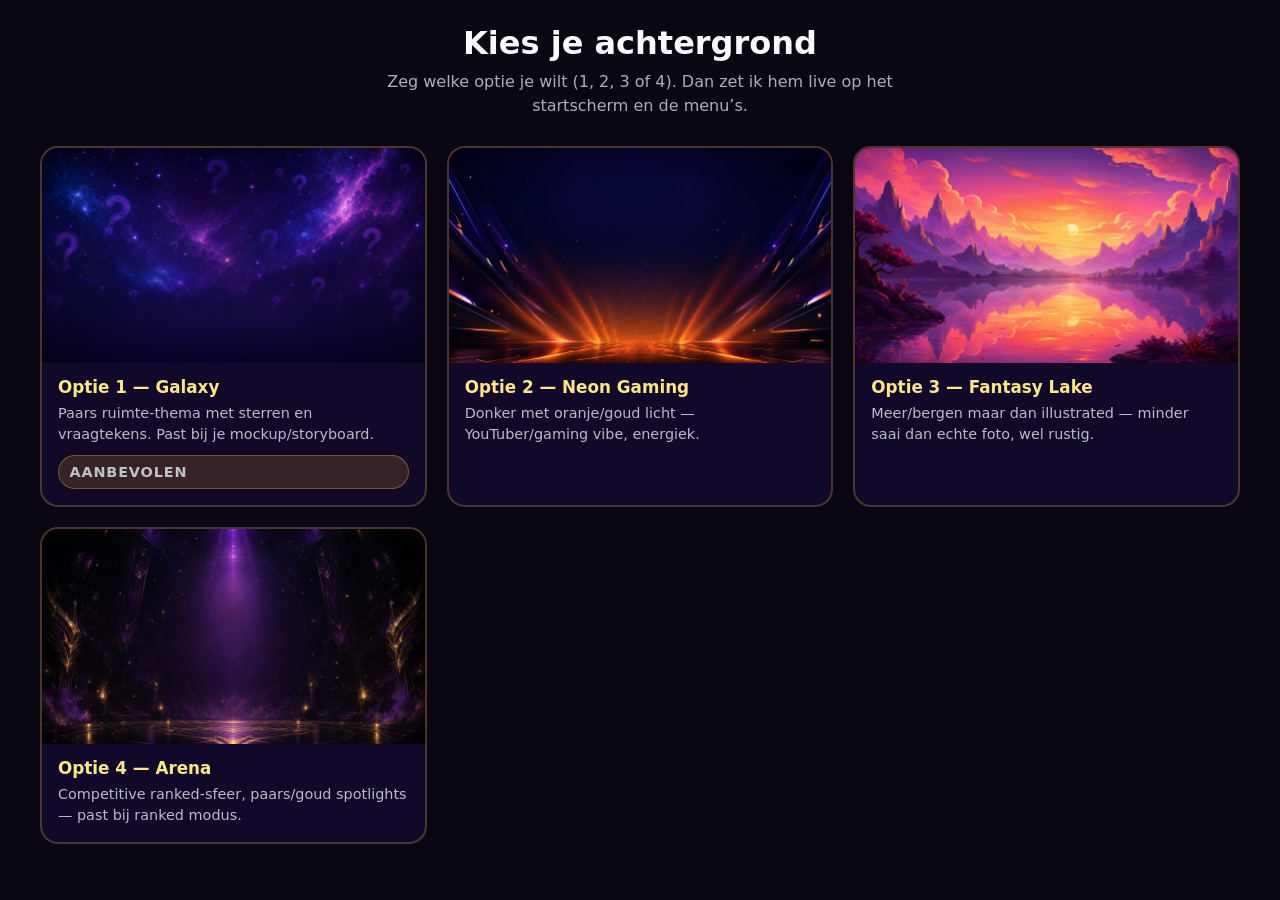
==== background-picker.html @ 3ccc79a0 "Add four background options for user to choose from. Co-authored-by: Cursor <cursoragent@cursor.com>" ====
<!DOCTYPE html>
<html lang="nl">
<head>
  <meta charset="UTF-8" />
  <meta name="viewport" content="width=device-width, initial-scale=1.0" />
  <title>Kies achtergrond — Wie Is Het</title>
  <style>
    * { box-sizing: border-box; margin: 0; padding: 0; }
    body {
      font-family: "Segoe UI", system-ui, sans-serif;
      background: #0a0612;
      color: #f8fafc;
      padding: 24px 16px 40px;
    }
    h1 {
      text-align: center;
      margin-bottom: 8px;
      font-size: clamp(1.4rem, 4vw, 2rem);
    }
    p.sub {
      text-align: center;
      color: rgba(226, 232, 240, 0.75);
      margin-bottom: 28px;
      max-width: 540px;
      margin-left: auto;
      margin-right: auto;
      line-height: 1.5;
    }
    .grid {
      display: grid;
      grid-template-columns: repeat(auto-fit, minmax(min(100%, 320px), 1fr));
      gap: 20px;
      max-width: 1200px;
      margin: 0 auto;
    }
    .opt {
      border: 2px solid rgba(251, 191, 36, 0.25);
      border-radius: 18px;
      overflow: hidden;
      background: #12082a;
      transition: border-color 0.2s, transform 0.2s;
    }
    .opt:hover {
      border-color: rgba(251, 191, 36, 0.7);
      transform: translateY(-3px);
    }
    .opt img {
      display: block;
      width: 100%;
      aspect-ratio: 16 / 9;
      object-fit: cover;
    }
    .opt figcaption {
      padding: 14px 16px 16px;
    }
    .opt strong {
      display: block;
      color: #fde68a;
      font-size: 1.05rem;
      margin-bottom: 6px;
    }
    .opt span {
      display: block;
      font-size: 0.9rem;
      color: rgba(226, 232, 240, 0.8);
      line-height: 1.45;
    }
    .tag {
      display: inline-block;
      margin-top: 10px;
      padding: 0.35rem 0.65rem;
      border-radius: 999px;
      background: rgba(251, 191, 36, 0.15);
      border: 1px solid rgba(251, 191, 36, 0.35);
      color: #fde68a;
      font-size: 0.78rem;
      font-weight: 700;
      letter-spacing: 0.06em;
      text-transform: uppercase;
    }
  </style>
</head>
<body>
  <h1>Kies je achtergrond</h1>
  <p class="sub">Zeg welke optie je wilt (1, 2, 3 of 4). Dan zet ik hem live op het startscherm en de menu’s.</p>
  <div class="grid">
    <figure class="opt">
      <img src="assets/game/backgrounds/bg-option-1-galaxy.png" alt="Optie 1 Galaxy" />
      <figcaption>
        <strong>Optie 1 — Galaxy</strong>
        <span>Paars ruimte-thema met sterren en vraagtekens. Past bij je mockup/storyboard.</span>
        <span class="tag">Aanbevolen</span>
      </figcaption>
    </figure>
    <figure class="opt">
      <img src="assets/game/backgrounds/bg-option-2-neon-gaming.png" alt="Optie 2 Neon gaming" />
      <figcaption>
        <strong>Optie 2 — Neon Gaming</strong>
        <span>Donker met oranje/goud licht — YouTuber/gaming vibe, energiek.</span>
      </figcaption>
    </figure>
    <figure class="opt">
      <img src="assets/game/backgrounds/bg-option-3-fantasy-lake.png" alt="Optie 3 Fantasy lake" />
      <figcaption>
        <strong>Optie 3 — Fantasy Lake</strong>
        <span>Meer/bergen maar dan illustrated — minder saai dan echte foto, wel rustig.</span>
      </figcaption>
    </figure>
    <figure class="opt">
      <img src="assets/game/backgrounds/bg-option-4-arena.png" alt="Optie 4 Arena" />
      <figcaption>
        <strong>Optie 4 — Arena</strong>
        <span>Competitive ranked-sfeer, paars/goud spotlights — past bij ranked modus.</span>
      </figcaption>
    </figure>
  </div>
</body>
</html>
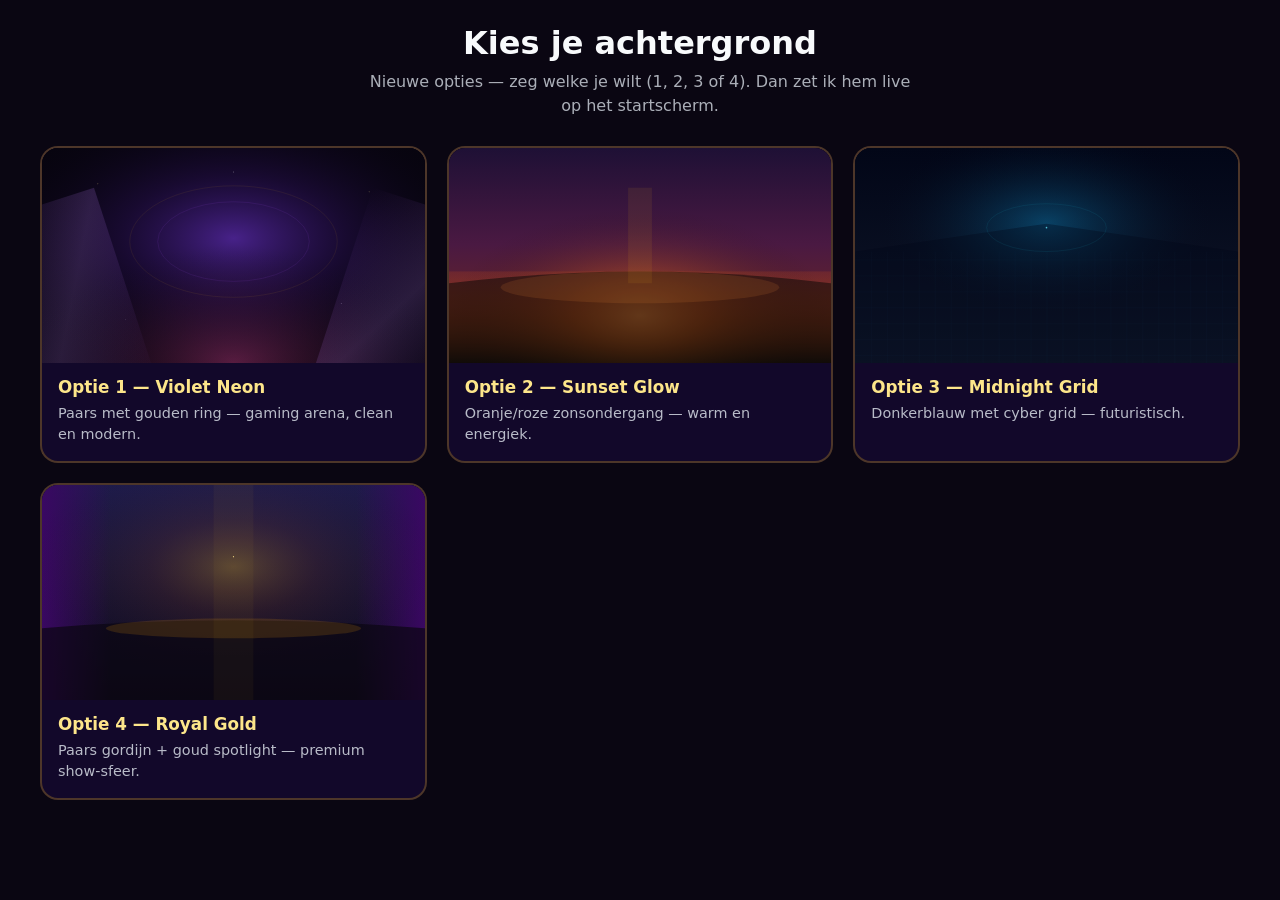
==== commit 0667f686: "Reset start screen; add 4 new background options to choose from. Co-authored-by: Cursor <cursoragent" ====
--- a/background-picker.html
+++ b/background-picker.html
@@ -21,7 +21,7 @@
       text-align: center;
       color: rgba(226, 232, 240, 0.75);
       margin-bottom: 28px;
-      max-width: 540px;
+      max-width: 560px;
       margin-left: auto;
       margin-right: auto;
       line-height: 1.5;
@@ -39,6 +39,7 @@
       overflow: hidden;
       background: #12082a;
       transition: border-color 0.2s, transform 0.2s;
+      cursor: pointer;
     }
     .opt:hover {
       border-color: rgba(251, 191, 36, 0.7);
@@ -49,6 +50,7 @@
       width: 100%;
       aspect-ratio: 16 / 9;
       object-fit: cover;
+      background: #07040f;
     }
     .opt figcaption {
       padding: 14px 16px 16px;
@@ -65,52 +67,38 @@
       color: rgba(226, 232, 240, 0.8);
       line-height: 1.45;
     }
-    .tag {
-      display: inline-block;
-      margin-top: 10px;
-      padding: 0.35rem 0.65rem;
-      border-radius: 999px;
-      background: rgba(251, 191, 36, 0.15);
-      border: 1px solid rgba(251, 191, 36, 0.35);
-      color: #fde68a;
-      font-size: 0.78rem;
-      font-weight: 700;
-      letter-spacing: 0.06em;
-      text-transform: uppercase;
-    }
   </style>
 </head>
 <body>
   <h1>Kies je achtergrond</h1>
-  <p class="sub">Zeg welke optie je wilt (1, 2, 3 of 4). Dan zet ik hem live op het startscherm en de menu’s.</p>
+  <p class="sub">Nieuwe opties — zeg welke je wilt (1, 2, 3 of 4). Dan zet ik hem live op het startscherm.</p>
   <div class="grid">
     <figure class="opt">
-      <img src="assets/game/backgrounds/bg-option-1-galaxy.png" alt="Optie 1 Galaxy" />
+      <img src="assets/game/backgrounds/bg-new-1-violet-neon.svg" alt="Optie 1 Violet Neon" />
       <figcaption>
-        <strong>Optie 1 — Galaxy</strong>
-        <span>Paars ruimte-thema met sterren en vraagtekens. Past bij je mockup/storyboard.</span>
-        <span class="tag">Aanbevolen</span>
+        <strong>Optie 1 — Violet Neon</strong>
+        <span>Paars met gouden ring — gaming arena, clean en modern.</span>
       </figcaption>
     </figure>
     <figure class="opt">
-      <img src="assets/game/backgrounds/bg-option-2-neon-gaming.png" alt="Optie 2 Neon gaming" />
+      <img src="assets/game/backgrounds/bg-new-2-sunset-glow.svg" alt="Optie 2 Sunset Glow" />
       <figcaption>
-        <strong>Optie 2 — Neon Gaming</strong>
-        <span>Donker met oranje/goud licht — YouTuber/gaming vibe, energiek.</span>
+        <strong>Optie 2 — Sunset Glow</strong>
+        <span>Oranje/roze zonsondergang — warm en energiek.</span>
       </figcaption>
     </figure>
     <figure class="opt">
-      <img src="assets/game/backgrounds/bg-option-3-fantasy-lake.png" alt="Optie 3 Fantasy lake" />
+      <img src="assets/game/backgrounds/bg-new-3-midnight-grid.svg" alt="Optie 3 Midnight Grid" />
       <figcaption>
-        <strong>Optie 3 — Fantasy Lake</strong>
-        <span>Meer/bergen maar dan illustrated — minder saai dan echte foto, wel rustig.</span>
+        <strong>Optie 3 — Midnight Grid</strong>
+        <span>Donkerblauw met cyber grid — futuristisch.</span>
       </figcaption>
     </figure>
     <figure class="opt">
-      <img src="assets/game/backgrounds/bg-option-4-arena.png" alt="Optie 4 Arena" />
+      <img src="assets/game/backgrounds/bg-new-4-royal-gold.svg" alt="Optie 4 Royal Gold" />
       <figcaption>
-        <strong>Optie 4 — Arena</strong>
-        <span>Competitive ranked-sfeer, paars/goud spotlights — past bij ranked modus.</span>
+        <strong>Optie 4 — Royal Gold</strong>
+        <span>Paars gordijn + goud spotlight — premium show-sfeer.</span>
       </figcaption>
     </figure>
   </div>
